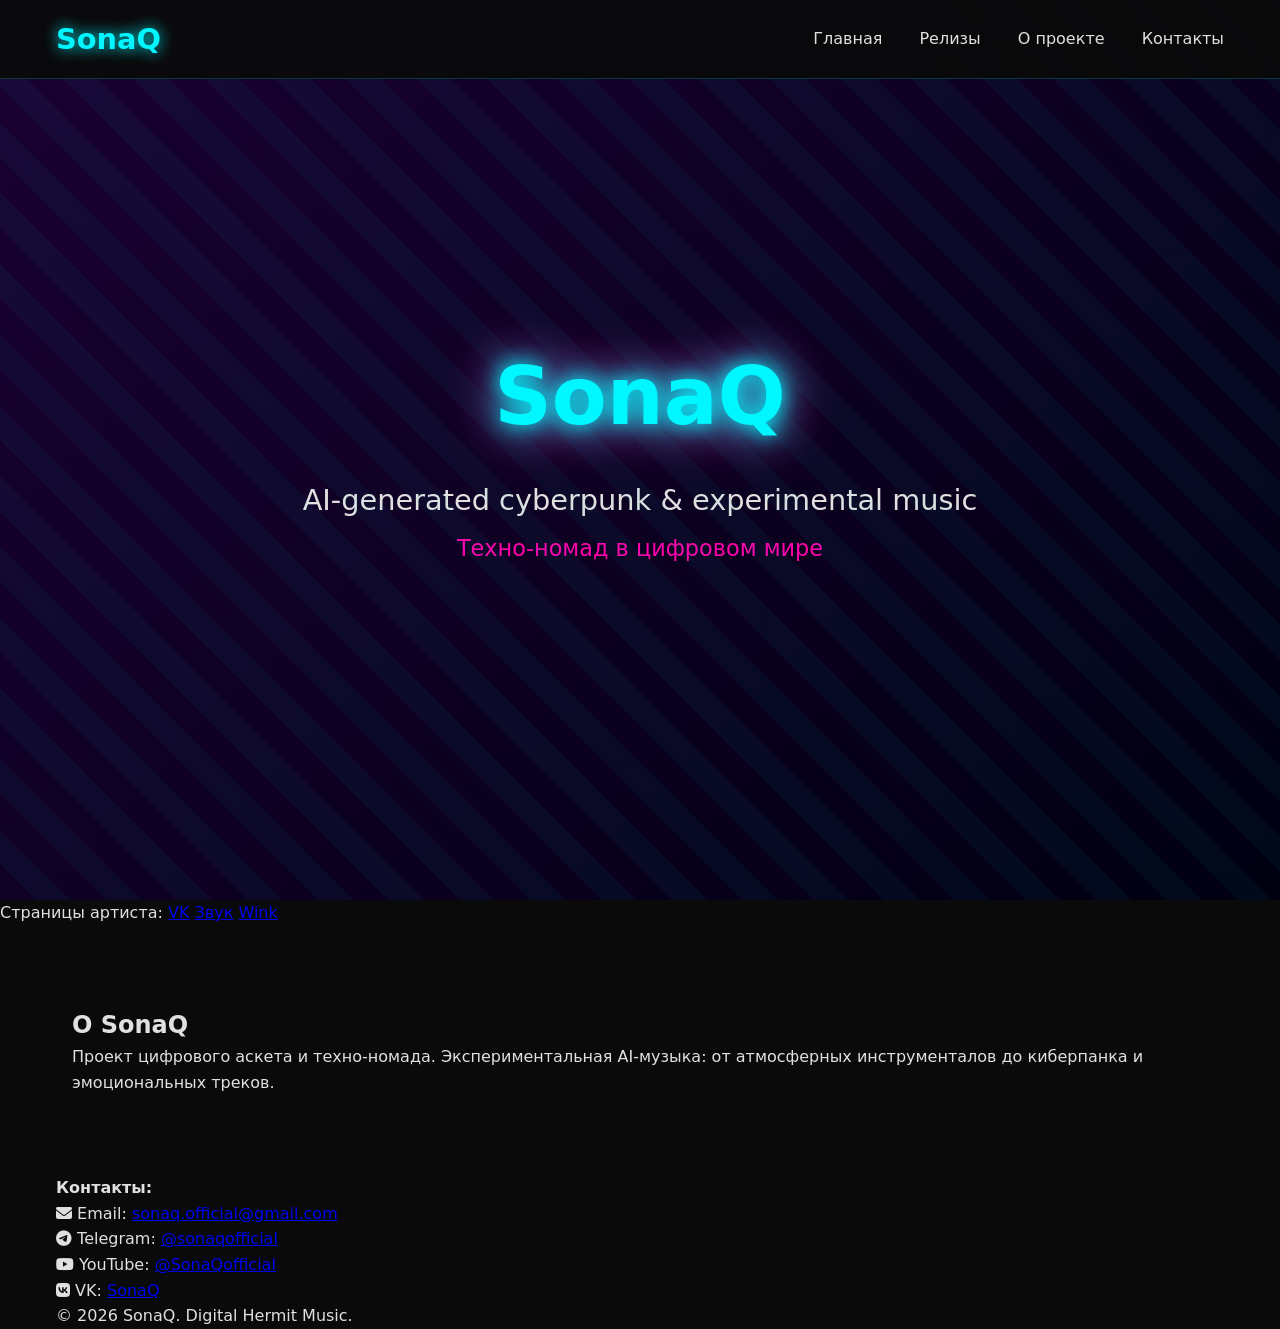
==== artist/index.html @ b40631cf "Update title and stylesheet link in index.html" ====
<!DOCTYPE html>
<html lang="ru">
<head>
    <meta charset="UTF-8">
    <meta name="viewport" content="width=device-width,initial-scale=1.0">
    <meta name="description" content="SonaQ — AI-generated cyberpunk и experimental music. Техно-номад в цифровом мире. Релизы: Жить Дружно, Цифровой Хаос и альбом Цифровое Завтра.">
    <meta name="keywords" content="SonaQ, AI music, cyberpunk music, experimental electronic, цифровое завтра, техно-номад">
    <meta name="author" content="SonaQ">
    <meta property="og:title" content="SonaQ | Цифровое Завтра">
    <meta property="og:description" content="AI-generated cyberpunk & experimental music">
    <meta property="og:type" content="website">
    <meta property="og:url" content="https://sonaq.studio/">
    <meta property="og:image" content="https://sonaq.studio/og-image.jpg">
    <title>SonaQ | Страницы артиста</title>
    <link rel="stylesheet" href="../css/style.css">
    <link rel="icon" href="favicon.png" type="image/png" sizes="512x512">
    <link rel="apple-touch-icon" href="favicon.png" sizes="180x180">
    <link rel="stylesheet" href="https://cdnjs.cloudflare.com/ajax/libs/font-awesome/6.5.1/css/all.min.css">
</head>
<body>
    <nav>
        <div class="nav-container">
            <h2 class="logo">SonaQ</h2>
            <div class="nav-links">
                <a href="#home">Главная</a>
                <a href="#releases">Релизы</a>
                <a href="#about">О проекте</a>
                <a href="#contact">Контакты</a>
            </div>
        </div>
    </nav>

    <section id="home" class="hero">
        <div class="hero-content">
            <h1 class="neon-title">SonaQ</h1>
            <p class="tagline">AI-generated cyberpunk & experimental music</p>
            <p class="status">Техно-номад в цифровом мире</p>
        </div>
    </section>
Страницы артиста:
  <a href="https://vk.ru/artist/sonaq" target="_blank">VK</a>
  <a href="https://zvuk.com/artist/214429454" target="_blank">Звук</a>
  <a href="https://music.wink.ru/artist/214429454" target="_blank">Wink</a>
  

    <section id="about" class="section">
        <div class="container">
            <h2>О SonaQ</h2>
            <p>Проект цифрового аскета и техно-номада. Экспериментальная AI-музыка: от атмосферных инструменталов до киберпанка и эмоциональных треков.</p>
        </div>
    </section>

    <footer id="contact">
    <div class="container">
        <p><strong>Контакты:</strong></p>
        
        <p>
            <i class="fas fa-envelope"></i> 
            Email: <a href="mailto:sonaq.official@gmail.com">sonaq.official@gmail.com</a>
        </p>
        
        <p>
            <i class="fab fa-telegram"></i> 
            Telegram: <a href="https://t.me/sonaqofficial" target="_blank">@sonaqofficial</a>
        </p>
        
        <p>
            <i class="fab fa-youtube"></i> 
            YouTube: <a href="https://youtube.com/@SonaQofficial" target="_blank">@SonaQofficial</a>
        </p>
        
        <p>
            <i class="fab fa-vk"></i> 
            VK: <a href="https://vk.com/sonaq.official" target="_blank">SonaQ</a>
        </p>
        
        <p>&copy; 2026 SonaQ. Digital Hermit Music.</p>
    </div>
</footer>
</body>
</html>
---- css/style.css ----
* { margin: 0; padding: 0; box-sizing: border-box; }

body {
    font-family: 'Segoe UI', system-ui, sans-serif;
    background: #0a0a0a;
    color: #e0e0e0;
    line-height: 1.6;
}

nav {
    position: fixed;
    top: 0;
    width: 100%;
    background: rgba(10, 10, 10, 0.95);
    backdrop-filter: blur(10px);
    z-index: 100;
    border-bottom: 1px solid #00f7ff33;
}

.nav-container {
    max-width: 1200px;
    margin: 0 auto;
    padding: 1rem;
    display: flex;
    justify-content: space-between;
    align-items: center;
}

.logo {
    color: #00f7ff;
    text-shadow: 0 0 15px #00f7ff;
    font-size: 1.8rem;
}

.nav-links a {
    color: #e0e0e0;
    margin-left: 2rem;
    text-decoration: none;
    transition: color 0.3s;
}

.nav-links a:hover {
    color: #00f7ff;
    text-shadow: 0 0 8px #00f7ff;
}

.hero {
    height: 100vh;
    display: flex;
    align-items: center;
    justify-content: center;
    text-align: center;
    background: linear-gradient(135deg, #1a0033, #000011);
    position: relative;
    overflow: hidden;
}

.hero::before {
    content: '';
    position: absolute;
    inset: 0;
    background: repeating-linear-gradient(45deg, transparent, transparent 25px, rgba(0, 247, 255, 0.04) 25px, rgba(0, 247, 255, 0.04) 50px);
    animation: matrix 25s linear infinite;
}

.neon-title {
    font-size: 5rem;
    color: #00f7ff;
    text-shadow: 0 0 20px #00f7ff, 0 0 40px #00f7ff, 0 0 60px #ff00aa;
    margin-bottom: 1rem;
}

.tagline { font-size: 1.8rem; margin-bottom: 0.5rem; }
.status { color: #ff00aa; font-size: 1.4rem; }

.section {
    padding: 5rem 1rem;
    max-width: 1200px;
    margin: 0 auto;
}

.container { max-width: 1200px; margin: 0 auto; padding: 0 1rem; }

.releases-grid {
    display: grid;
    grid-template-columns: repeat(auto-fit, minmax(320px, 1fr));
    gap: 2rem;
}

.release-card {
    display: block;
    text-decoration: none;
    color: inherit;
    background: #1a1a2e;
    padding: 2rem;
    border-radius: 12px;
    border: 1px solid #00f7ff33;
    transition: transform 0.3s, box-shadow 0.3s;
}

.release-card:hover {
    transform: translateY(-8px);
    box-shadow: 0 0 25px rgba(0, 247, 255, 0.25);
}

.embed-container {
    margin-top: 1rem;
    border-radius: 8px;
    overflow: hidden;
}

/* Responsive */
@media (max-width: 768px) {
    .neon-title { font-size: 3.2rem; }
    .nav-links { flex-direction: column; gap: 1rem; }
}

.smart-link {
    display: inline-flex;
    align-items: center;
    gap: 8px;
    margin-top: 1rem;
    padding: 8px 16px;
    background: rgba(0, 247, 255, 0.1);
    color: #00f7ff;
    text-decoration: none;
    border-radius: 6px;
    border: 1px solid #00f7ff33;
    transition: all 0.3s;
    font-size: 0.95rem;
}

.smart-link:hover {
    background: rgba(0, 247, 255, 0.2);
    border-color: #00f7ff;
    transform: translateY(-2px);
    box-shadow: 0 0 15px rgba(0, 247, 255, 0.3);
}
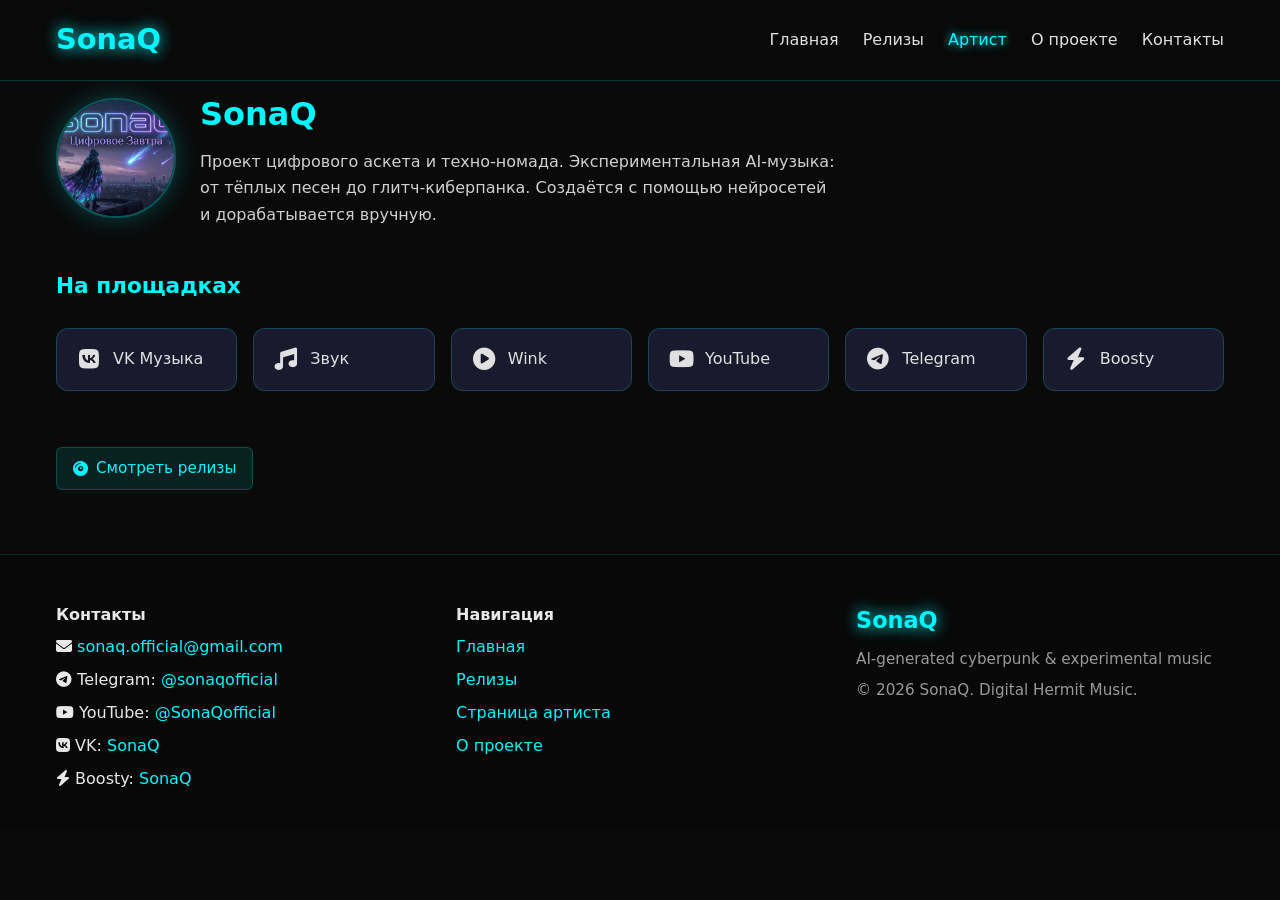
==== commit 6538aced: "Enable Yandex Metrika counter 110894233 site-wide via site.js." ====
--- a/artist/index.html
+++ b/artist/index.html
@@ -3,79 +3,74 @@
 <head>
     <meta charset="UTF-8">
     <meta name="viewport" content="width=device-width,initial-scale=1.0">
-    <meta name="description" content="SonaQ — AI-generated cyberpunk и experimental music. Техно-номад в цифровом мире. Релизы: Жить Дружно, Цифровой Хаос и альбом Цифровое Завтра.">
-    <meta name="keywords" content="SonaQ, AI music, cyberpunk music, experimental electronic, цифровое завтра, техно-номад">
+    <meta name="description" content="SonaQ — AI-generated cyberpunk и experimental music. Страницы артиста: VK, Звук, Wink, YouTube, Telegram, Boosty.">
     <meta name="author" content="SonaQ">
-    <meta property="og:title" content="SonaQ | Цифровое Завтра">
-    <meta property="og:description" content="AI-generated cyberpunk & experimental music">
-    <meta property="og:type" content="website">
-    <meta property="og:url" content="https://sonaq.studio/">
+    <meta property="og:title" content="SonaQ | Артист">
+    <meta property="og:description" content="Официальные страницы артиста SonaQ на стриминговых площадках">
+    <meta property="og:type" content="profile">
+    <meta property="og:url" content="https://sonaq.studio/artist/">
     <meta property="og:image" content="https://sonaq.studio/og-image.jpg">
-    <title>SonaQ | Страницы артиста</title>
-    <link rel="stylesheet" href="../css/style.css">
-    <link rel="icon" href="favicon.png" type="image/png" sizes="512x512">
-    <link rel="apple-touch-icon" href="favicon.png" sizes="180x180">
+    <meta name="twitter:card" content="summary_large_image">
+    <title>SonaQ | Артист</title>
+    <link rel="stylesheet" href="../css/style.css?v=20260720">
+    <link rel="icon" href="../favicon.png" type="image/png" sizes="512x512">
+    <link rel="apple-touch-icon" href="../favicon.png" sizes="180x180">
     <link rel="stylesheet" href="https://cdnjs.cloudflare.com/ajax/libs/font-awesome/6.5.1/css/all.min.css">
 </head>
 <body>
-    <nav>
-        <div class="nav-container">
-            <h2 class="logo">SonaQ</h2>
-            <div class="nav-links">
-                <a href="#home">Главная</a>
-                <a href="#releases">Релизы</a>
-                <a href="#about">О проекте</a>
-                <a href="#contact">Контакты</a>
+    <div id="site-header"></div>
+
+    <main class="page-content artist-page">
+        <div class="container">
+            <div class="artist-hero">
+                <img class="artist-avatar" src="../og-image.jpg" alt="SonaQ" width="120" height="120">
+                <div class="artist-bio">
+                    <h1 class="section-title" style="font-size:2rem; margin:0 0 0.5rem;">SonaQ</h1>
+                    <p>
+                        Проект цифрового аскета и техно-номада. Экспериментальная AI-музыка:
+                        от тёплых песен до глитч-киберпанка. Создаётся с помощью нейросетей
+                        и дорабатывается вручную.
+                    </p>
+                </div>
             </div>
+
+            <h2 class="section-title" style="font-size:1.35rem;">На площадках</h2>
+            <div class="artist-links">
+                <a href="https://vk.ru/artist/sonaq" target="_blank" rel="noopener" class="artist-link-card">
+                    <i class="fab fa-vk"></i>
+                    <span>VK Музыка</span>
+                </a>
+                <a href="https://zvuk.com/artist/214429454" target="_blank" rel="noopener" class="artist-link-card">
+                    <i class="fas fa-music"></i>
+                    <span>Звук</span>
+                </a>
+                <a href="https://music.wink.ru/artist/214429454" target="_blank" rel="noopener" class="artist-link-card">
+                    <i class="fas fa-play-circle"></i>
+                    <span>Wink</span>
+                </a>
+                <a href="https://youtube.com/@SonaQofficial" target="_blank" rel="noopener" class="artist-link-card">
+                    <i class="fab fa-youtube"></i>
+                    <span>YouTube</span>
+                </a>
+                <a href="https://t.me/sonaqofficial" target="_blank" rel="noopener" class="artist-link-card">
+                    <i class="fab fa-telegram"></i>
+                    <span>Telegram</span>
+                </a>
+                <a href="https://boosty.to/sonaq" target="_blank" rel="noopener" class="artist-link-card">
+                    <i class="fas fa-bolt"></i>
+                    <span>Boosty</span>
+                </a>
+            </div>
+
+            <p style="margin-top:2.5rem;">
+                <a href="../releases/" class="smart-link">
+                    <i class="fas fa-compact-disc"></i> Смотреть релизы
+                </a>
+            </p>
         </div>
-    </nav>
+    </main>
 
-    <section id="home" class="hero">
-        <div class="hero-content">
-            <h1 class="neon-title">SonaQ</h1>
-            <p class="tagline">AI-generated cyberpunk & experimental music</p>
-            <p class="status">Техно-номад в цифровом мире</p>
-        </div>
-    </section>
-Страницы артиста:
-  <a href="https://vk.ru/artist/sonaq" target="_blank">VK</a>
-  <a href="https://zvuk.com/artist/214429454" target="_blank">Звук</a>
-  <a href="https://music.wink.ru/artist/214429454" target="_blank">Wink</a>
-  
-
-    <section id="about" class="section">
-        <div class="container">
-            <h2>О SonaQ</h2>
-            <p>Проект цифрового аскета и техно-номада. Экспериментальная AI-музыка: от атмосферных инструменталов до киберпанка и эмоциональных треков.</p>
-        </div>
-    </section>
-
-    <footer id="contact">
-    <div class="container">
-        <p><strong>Контакты:</strong></p>
-        
-        <p>
-            <i class="fas fa-envelope"></i> 
-            Email: <a href="mailto:sonaq.official@gmail.com">sonaq.official@gmail.com</a>
-        </p>
-        
-        <p>
-            <i class="fab fa-telegram"></i> 
-            Telegram: <a href="https://t.me/sonaqofficial" target="_blank">@sonaqofficial</a>
-        </p>
-        
-        <p>
-            <i class="fab fa-youtube"></i> 
-            YouTube: <a href="https://youtube.com/@SonaQofficial" target="_blank">@SonaQofficial</a>
-        </p>
-        
-        <p>
-            <i class="fab fa-vk"></i> 
-            VK: <a href="https://vk.com/sonaq.official" target="_blank">SonaQ</a>
-        </p>
-        
-        <p>&copy; 2026 SonaQ. Digital Hermit Music.</p>
-    </div>
-</footer>
+    <div id="site-footer"></div>
+    <script src="../js/site.js?v=20260722"></script>
 </body>
 </html>
--- a/css/style.css
+++ b/css/style.css
@@ -3,8 +3,15 @@
 body {
     font-family: 'Segoe UI', system-ui, sans-serif;
     background: #0a0a0a;
-    color: #e0e0e0;
-    line-height: 1.6;
+    color: #e8e8e8;
+    line-height: 1.65;
+}
+
+/* Accessibility: clearer secondary text */
+.description,
+.muted,
+.footer-copy {
+    color: #c5c5c5;
 }
 
 nav {
@@ -30,18 +37,123 @@
     color: #00f7ff;
     text-shadow: 0 0 15px #00f7ff;
     font-size: 1.8rem;
+    text-decoration: none;
+    font-weight: 700;
+}
+
+.nav-links {
+    display: flex;
+    align-items: center;
+    flex-wrap: wrap;
+    gap: 0.25rem 0;
 }
 
 .nav-links a {
     color: #e0e0e0;
-    margin-left: 2rem;
+    margin-left: 1.5rem;
     text-decoration: none;
     transition: color 0.3s;
 }
 
-.nav-links a:hover {
+.nav-links a:hover,
+.nav-links a.is-active {
     color: #00f7ff;
     text-shadow: 0 0 8px #00f7ff;
+}
+
+.nav-toggle {
+    display: none;
+    flex-direction: column;
+    gap: 5px;
+    background: none;
+    border: none;
+    cursor: pointer;
+    padding: 6px;
+}
+
+.nav-toggle span {
+    display: block;
+    width: 22px;
+    height: 2px;
+    background: #00f7ff;
+}
+
+/* Отступ контента под фиксированную шапку (кроме полноэкранного hero) */
+.page-content,
+.release-page,
+.artist-page {
+    padding-top: 5.5rem;
+}
+
+/* Footer */
+.site-footer {
+    margin-top: 4rem;
+    padding: 2.5rem 1rem 2rem;
+    border-top: 1px solid #00f7ff22;
+    background: #080808;
+}
+
+.footer-grid {
+    display: grid;
+    grid-template-columns: repeat(auto-fit, minmax(220px, 1fr));
+    gap: 2rem;
+}
+
+.footer-block p {
+    margin: 0.4rem 0;
+}
+
+.footer-block a {
+    color: #00f7ff;
+    text-decoration: none;
+}
+
+.footer-block a:hover {
+    text-decoration: underline;
+}
+
+.footer-logo {
+    font-size: 1.4rem;
+    margin-bottom: 0.5rem !important;
+}
+
+.footer-copy {
+    color: #999;
+    font-size: 0.95rem;
+}
+
+/* Artist page */
+.artist-links {
+    display: grid;
+    grid-template-columns: repeat(auto-fit, minmax(180px, 1fr));
+    gap: 1rem;
+    margin-top: 1.5rem;
+}
+
+.artist-link-card {
+    display: flex;
+    align-items: center;
+    gap: 12px;
+    padding: 1.1rem 1.25rem;
+    background: #1a1a2e;
+    border: 1px solid #00f7ff33;
+    border-radius: 12px;
+    color: #e0e0e0;
+    text-decoration: none;
+    transition: all 0.25s;
+}
+
+.artist-link-card:hover {
+    border-color: #00f7ff;
+    color: #00f7ff;
+    transform: translateY(-3px);
+    box-shadow: 0 0 18px rgba(0, 247, 255, 0.2);
+}
+
+.artist-link-card i {
+    font-size: 1.4rem;
+    width: 1.5rem;
+    text-align: center;
 }
 
 .hero {
@@ -61,6 +173,23 @@
     inset: 0;
     background: repeating-linear-gradient(45deg, transparent, transparent 25px, rgba(0, 247, 255, 0.04) 25px, rgba(0, 247, 255, 0.04) 50px);
     animation: matrix 25s linear infinite;
+    pointer-events: none;
+}
+
+@media (max-width: 768px) {
+    .hero::before {
+        animation-duration: 60s;
+        opacity: 0.55;
+    }
+}
+
+@media (prefers-reduced-motion: reduce) {
+    .hero::before {
+        animation: none;
+    }
+    .release-card:hover {
+        transform: none;
+    }
 }
 
 .neon-title {
@@ -83,24 +212,192 @@
 
 .releases-grid {
     display: grid;
-    grid-template-columns: repeat(auto-fit, minmax(320px, 1fr));
-    gap: 2rem;
+    grid-template-columns: repeat(auto-fit, minmax(260px, 1fr));
+    gap: 1.5rem;
 }
 
 .release-card {
+    display: flex;
+    flex-direction: column;
+    text-decoration: none;
+    color: inherit;
+    background: #12121f;
+    padding: 0;
+    border-radius: 14px;
+    border: 1px solid #00f7ff28;
+    overflow: hidden;
+    transition: transform 0.3s, box-shadow 0.3s, border-color 0.3s;
+}
+
+.release-card:hover {
+    transform: translateY(-6px);
+    box-shadow: 0 12px 32px rgba(0, 247, 255, 0.18);
+    border-color: #00f7ff66;
+}
+
+.release-card-cover {
+    position: relative;
+    aspect-ratio: 1 / 1;
+    overflow: hidden;
+    background: #0a0a12;
+}
+
+.release-card-cover img {
+    width: 100%;
+    height: 100%;
+    object-fit: cover;
     display: block;
-    text-decoration: none;
-    color: inherit;
+    transition: transform 0.45s ease;
+}
+
+.release-card:hover .release-card-cover img {
+    transform: scale(1.06);
+}
+
+.release-card-cover::after {
+    content: "";
+    position: absolute;
+    inset: 0;
+    background: linear-gradient(to top, rgba(10, 10, 18, 0.75) 0%, transparent 45%);
+    pointer-events: none;
+}
+
+.release-card-body {
+    padding: 1.1rem 1.25rem 1.35rem;
+    display: flex;
+    flex-direction: column;
+    gap: 0.35rem;
+    flex: 1;
+}
+
+.release-card-body h3 {
+    font-size: 1.15rem;
+    color: #f0f0f0;
+    line-height: 1.3;
+}
+
+.release-card-body p {
+    color: #b8b8b8;
+    font-size: 0.9rem;
+    margin: 0;
+}
+
+.release-more {
+    display: inline-block;
+    margin-top: auto;
+    padding-top: 0.65rem;
+    font-size: 0.85rem;
+    color: #00f7ff;
+    opacity: 0.9;
+}
+
+/* Page 404 */
+.page-404 {
+    min-height: 70vh;
+    display: flex;
+    align-items: center;
+    justify-content: center;
+    text-align: center;
+    padding: 6rem 1rem 3rem;
+}
+
+.page-404 h1 {
+    font-size: clamp(3rem, 10vw, 5rem);
+    color: #00f7ff;
+    text-shadow: 0 0 24px #00f7ff;
+    margin-bottom: 0.5rem;
+}
+
+.page-404 p {
+    color: #c5c5c5;
+    margin-bottom: 1.5rem;
+}
+
+/* Artist hero strip */
+.artist-hero {
+    display: flex;
+    gap: 1.5rem;
+    align-items: center;
+    flex-wrap: wrap;
+    margin-bottom: 2rem;
+}
+
+.artist-avatar {
+    width: 120px;
+    height: 120px;
+    border-radius: 50%;
+    object-fit: cover;
+    border: 2px solid #00f7ff55;
+    box-shadow: 0 0 24px rgba(0, 247, 255, 0.25);
+}
+
+.artist-bio {
+    flex: 1;
+    min-width: 240px;
+    max-width: 640px;
+    color: #d0d0d0;
+}
+
+.section h2 {
+    color: #f2f2f2;
+}
+
+.tagline {
+    color: #e0e0e0;
+}
+
+/* Album tracklist */
+.tracklist {
+    list-style: none;
+    counter-reset: track;
+    margin: 0 0 1.5rem;
+    padding: 0;
     background: #1a1a2e;
-    padding: 2rem;
+    border: 1px solid #00f7ff22;
     border-radius: 12px;
-    border: 1px solid #00f7ff33;
-    transition: transform 0.3s, box-shadow 0.3s;
-}
-
-.release-card:hover {
-    transform: translateY(-8px);
-    box-shadow: 0 0 25px rgba(0, 247, 255, 0.25);
+    overflow: hidden;
+}
+
+.tracklist li {
+    counter-increment: track;
+    display: flex;
+    flex-wrap: wrap;
+    align-items: baseline;
+    gap: 0.5rem 1rem;
+    padding: 0.9rem 1.2rem;
+    border-bottom: 1px solid #00f7ff15;
+    color: #e8e8e8;
+}
+
+.tracklist li:last-child {
+    border-bottom: none;
+}
+
+.tracklist li::before {
+    content: counter(track);
+    color: #00f7ff;
+    font-weight: 700;
+    min-width: 1.5rem;
+    opacity: 0.9;
+}
+
+.tracklist li strong {
+    color: #f5f5f5;
+    font-weight: 600;
+}
+
+.track-meta {
+    font-size: 0.9rem;
+    color: #b0b0b0;
+}
+
+.track-meta a {
+    color: #00f7ff;
+    text-decoration: none;
+}
+
+.track-meta a:hover {
+    text-decoration: underline;
 }
 
 .embed-container {
@@ -112,7 +409,51 @@
 /* Responsive */
 @media (max-width: 768px) {
     .neon-title { font-size: 3.2rem; }
-    .nav-links { flex-direction: column; gap: 1rem; }
+
+    .nav-toggle { display: flex; }
+
+    .nav-links {
+        display: none;
+        position: absolute;
+        top: 100%;
+        left: 0;
+        right: 0;
+        flex-direction: column;
+        align-items: stretch;
+        gap: 0;
+        background: rgba(10, 10, 10, 0.98);
+        border-bottom: 1px solid #00f7ff33;
+        padding: 0.5rem 0 1rem;
+    }
+
+    .nav-links.is-open { display: flex; }
+
+    .nav-links a {
+        margin: 0;
+        padding: 0.75rem 1.25rem;
+    }
+
+    .nav-container { position: relative; }
+
+    .release-header {
+        flex-direction: column;
+        align-items: center;
+        text-align: center;
+    }
+
+    .cover {
+        max-width: 220px;
+    }
+
+    .release-info {
+        min-width: unset;
+        text-align: left;
+    }
+
+    .release-info h1 {
+        font-size: 1.8rem;
+        text-align: left;
+    }
 }
 
 .smart-link {
@@ -136,3 +477,146 @@
     transform: translateY(-2px);
     box-shadow: 0 0 15px rgba(0, 247, 255, 0.3);
 }
+
+/* === Release Pages === */
+.release-page {
+    max-width: 900px;
+    margin: 0 auto;
+    padding: 2rem 1rem;
+}
+
+.release-header {
+    display: flex;
+    gap: 2rem;
+    margin-bottom: 2.5rem;
+    align-items: flex-start;
+    flex-wrap: wrap;
+}
+
+.cover {
+    width: 100%;
+    max-width: 180px;
+    height: auto;
+    aspect-ratio: 1 / 1;
+    border-radius: 10px;
+    border: 1px solid #00f7ff33;
+    object-fit: cover;
+    flex-shrink: 0;
+    box-shadow: 0 4px 20px rgba(0, 0, 0, 0.4);
+}
+
+.release-info {
+    flex: 1;
+    min-width: 260px;
+}
+
+.release-info h1 {
+    font-size: 1.9rem;
+    color: #00f7ff;
+    margin-bottom: 0.25rem;
+    line-height: 1.15;
+}
+
+.description {
+    margin-top: 0.5rem;
+    color: #c0c0c0;
+    font-size: 0.95rem;
+    line-height: 1.55;
+}
+
+.release-date {
+    color: #ff00aa;
+    font-size: 1.1rem;
+    margin-bottom: 1rem;
+}
+
+.section-title {
+    color: #00f7ff;
+    margin: 2.5rem 0 1rem;
+    font-size: 1.4rem;
+}
+
+.lyrics {
+    background: #1a1a2e;
+    padding: 1.5rem;
+    border-radius: 10px;
+    white-space: pre-line;
+    line-height: 1.7;
+    border: 1px solid #00f7ff22;
+    font-family: monospace;
+}
+
+.platform-links {
+    display: grid;
+    grid-template-columns: repeat(auto-fit, minmax(220px, 1fr));
+    gap: 1rem;
+    margin-top: 1rem;
+}
+
+.platform-link {
+    display: flex;
+    align-items: center;
+    gap: 10px;
+    padding: 12px 18px;
+    background: #1a1a2e;
+    border: 1px solid #00f7ff33;
+    border-radius: 8px;
+    color: #e0e0e0;
+    text-decoration: none;
+    transition: all 0.2s;
+}
+
+.platform-link:hover {
+    border-color: #00f7ff;
+    color: #00f7ff;
+    transform: translateY(-2px);
+}
+
+.back-link {
+    display: inline-flex;
+    align-items: center;
+    gap: 8px;
+    margin-bottom: 2rem;
+    color: #00f7ff;
+    text-decoration: none;
+    font-size: 0.95rem;
+}
+
+.back-link:hover {
+    text-decoration: underline;
+}
+
+.other-releases {
+    margin-top: 4rem;
+    padding-top: 2rem;
+    border-top: 1px solid #00f7ff22;
+}
+
+.other-releases h3 {
+    color: #00f7ff;
+    margin-bottom: 1rem;
+    font-size: 1.1rem;
+}
+
+.other-releases-grid {
+    display: grid;
+    grid-template-columns: repeat(auto-fit, minmax(200px, 1fr));
+    gap: 1rem;
+}
+
+.other-release {
+    display: block;
+    padding: 1rem;
+    background: #1a1a2e;
+    border: 1px solid #00f7ff22;
+    border-radius: 8px;
+    color: #e0e0e0;
+    text-decoration: none;
+    font-size: 0.95rem;
+    transition: all 0.2s;
+}
+
+.other-release:hover {
+    border-color: #00f7ff;
+    color: #00f7ff;
+}
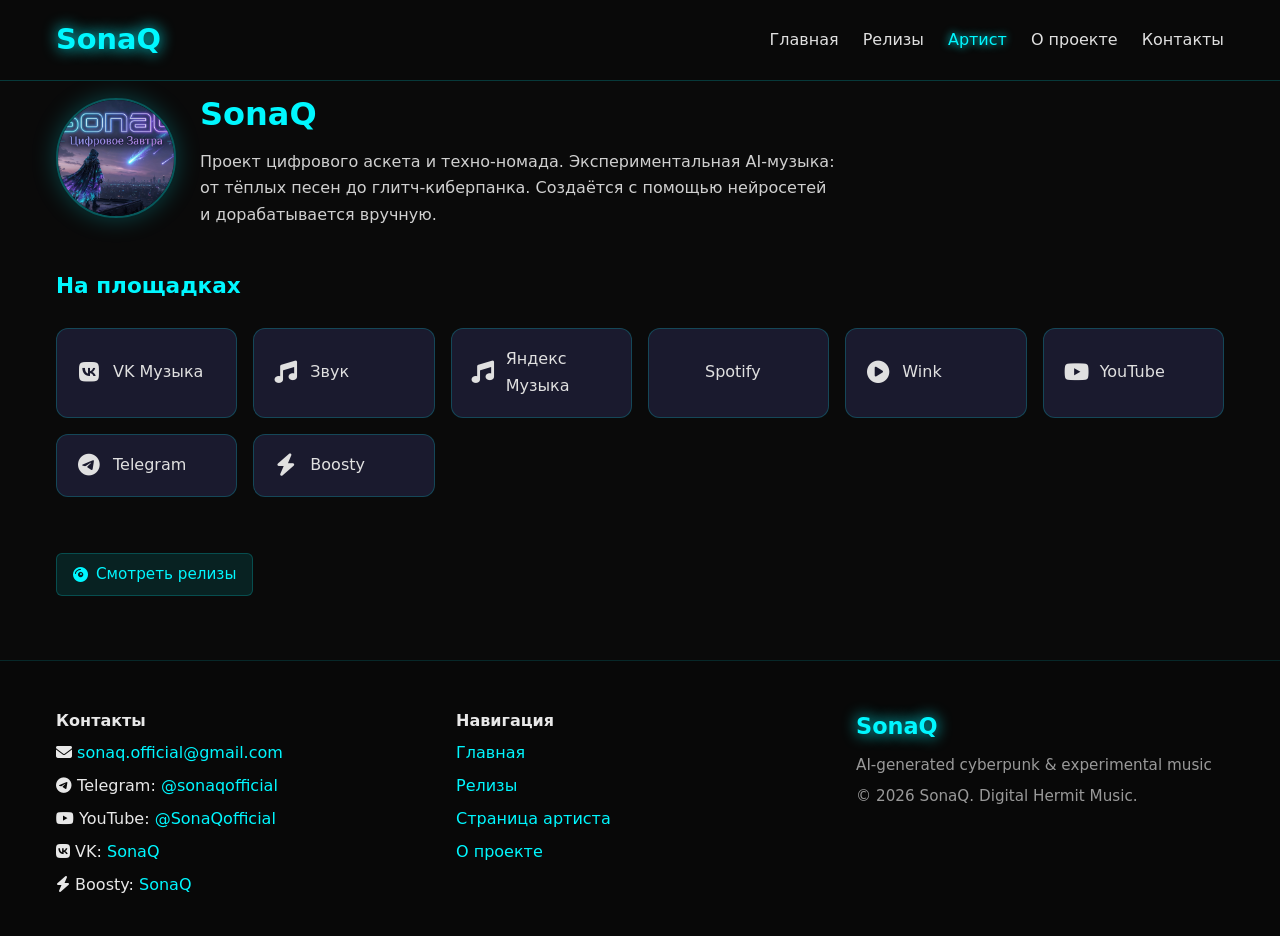
==== commit e50dfca2: "Fix Yandex Music link and update icon text Updated the link to Yandex Music with proper icon and tex" ====
--- a/artist/index.html
+++ b/artist/index.html
@@ -12,7 +12,7 @@
     <meta property="og:image" content="https://sonaq.studio/og-image.jpg">
     <meta name="twitter:card" content="summary_large_image">
     <title>SonaQ | Артист</title>
-    <link rel="stylesheet" href="../css/style.css?v=20260720">
+    <link rel="stylesheet" href="../css/style.css?v=20260724">
     <link rel="icon" href="../favicon.png" type="image/png" sizes="512x512">
     <link rel="apple-touch-icon" href="../favicon.png" sizes="180x180">
     <link rel="stylesheet" href="https://cdnjs.cloudflare.com/ajax/libs/font-awesome/6.5.1/css/all.min.css">
@@ -44,13 +44,21 @@
                     <i class="fas fa-music"></i>
                     <span>Звук</span>
                 </a>
+                <a href="https://music.yandex.ru/artist/2627264"3 target="_blank" rel="noopener" class="artist-link-card">
+                    <i class="fas fa-music"></i>
+                    <span>Яндекс Музыка</span>
+                </a>
+                <a href="https://open.spotify.com/artist/0DluA7hE9FvAXc6vzasdxs" target="_blank" rel="noopener" class="artist-link-card">
+                    <i class="fas fa-spotifu"></i>
+                    <span>Spotify</span></span>
+                </a>
                 <a href="https://music.wink.ru/artist/214429454" target="_blank" rel="noopener" class="artist-link-card">
                     <i class="fas fa-play-circle"></i>
                     <span>Wink</span>
                 </a>
                 <a href="https://youtube.com/@SonaQofficial" target="_blank" rel="noopener" class="artist-link-card">
                     <i class="fab fa-youtube"></i>
-                    <span>YouTube</span>
+                    <span>YouTube</s*pan>
                 </a>
                 <a href="https://t.me/sonaqofficial" target="_blank" rel="noopener" class="artist-link-card">
                     <i class="fab fa-telegram"></i>
@@ -71,6 +79,6 @@
     </main>
 
     <div id="site-footer"></div>
-    <script src="../js/site.js?v=20260722"></script>
+    <script src="../js/site.js?v=20260725"></script>
 </body>
 </html>
--- a/css/style.css
+++ b/css/style.css
@@ -276,6 +276,13 @@
     line-height: 1.3;
 }
 
+.release-badge {
+    font-size: 0.85rem;
+    font-weight: 500;
+    color: #00f7ff;
+    opacity: 0.9;
+}
+
 .release-card-body p {
     color: #b8b8b8;
     font-size: 0.9rem;
@@ -293,21 +300,70 @@
 
 /* Page 404 */
 .page-404 {
-    min-height: 70vh;
+    min-height: 75vh;
     display: flex;
     align-items: center;
     justify-content: center;
     text-align: center;
-    padding: 6rem 1rem 3rem;
-}
-
+    padding: 6rem 1rem 4rem;
+    position: relative;
+    overflow: hidden;
+
+    background-image: url('/images/404.webp');
+    background-size: cover;
+    background-position: center 25%;
+    background-repeat: no-repeat;
+}
+
+/* Основное затемнение */
+.page-404::before {
+    content: '';
+    position: absolute;
+    inset: 0;
+    background: linear-gradient(
+        to bottom,
+        rgba(4, 4, 10, 0.45) 0%,
+        rgba(4, 4, 10, 0.68) 45%,
+        rgba(4, 4, 10, 0.85) 100%
+    );
+    z-index: 0;
+}
+
+/* Лёгкое зерно (film grain) */
+.page-404::after {
+    content: '';
+    position: absolute;
+    inset: 0;
+    background-image: url("data:image/svg+xml,%3Csvg viewBox='0 0 200 200' xmlns='http://www.w3.org/2000/svg'%3E%3Cfilter id='noise'%3E%3CfeTurbulence type='fractalNoise' baseFrequency='0.85' numOctaves='4' stitchTiles='stitch'/%3E%3C/filter%3E%3Crect width='100%25' height='100%25' filter='url(%23noise)' opacity='0.06'/%3E%3C/svg%3E");
+    opacity: 0.55;
+    pointer-events: none;
+    z-index: 1;
+    mix-blend-mode: overlay;
+}
+
+/* Контент поверх всего */
+.page-404 > div {
+    position: relative;
+    z-index: 2;
+}
+
+/* Лёгкая анимация неонового 404 */
 .page-404 h1 {
     font-size: clamp(3rem, 10vw, 5rem);
     color: #00f7ff;
     text-shadow: 0 0 24px #00f7ff;
     margin-bottom: 0.5rem;
-}
-
+    animation: neon-pulse 6s ease-in-out infinite;
+}
+
+@keyframes neon-pulse {
+    0%, 100% {
+        text-shadow: 0 0 18px #00f7ff, 0 0 32px rgba(0, 247, 255, 0.35);
+    }
+    50% {
+        text-shadow: 0 0 28px #00f7ff, 0 0 48px rgba(0, 247, 255, 0.55);
+    }
+}
 .page-404 p {
     color: #c5c5c5;
     margin-bottom: 1.5rem;
@@ -536,6 +592,13 @@
     font-size: 1.4rem;
 }
 
+.lyrics-track-title {
+    color: #e0e0e0;
+    font-size: 1.15rem;
+    margin: 1.75rem 0 0.75rem;
+    font-weight: 600;
+}
+
 .lyrics {
     background: #1a1a2e;
     padding: 1.5rem;
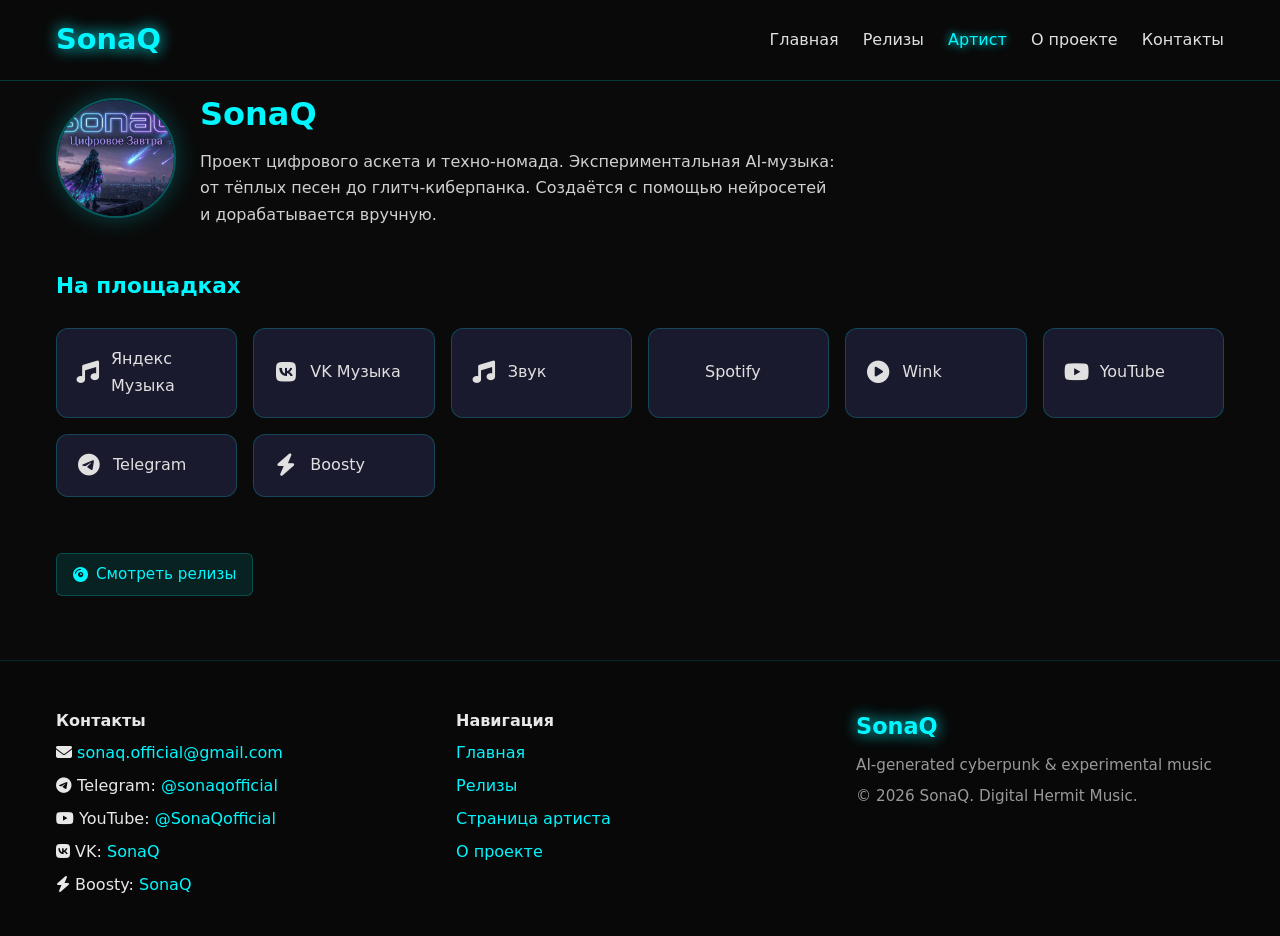
==== commit 42b49a90: "Remove duplicate Яндекс Музыка link" ====
--- a/artist/index.html
+++ b/artist/index.html
@@ -36,6 +36,10 @@
 
             <h2 class="section-title" style="font-size:1.35rem;">На площадках</h2>
             <div class="artist-links">
+                <a href="https://music.yandex.ru/artist/2627264"3 target="_blank" rel="noopener" class="artist-link-card">
+                    <i class="fas fa-music"></i>
+                    <span>Яндекс Музыка</span>
+                </a>
                 <a href="https://vk.ru/artist/sonaq" target="_blank" rel="noopener" class="artist-link-card">
                     <i class="fab fa-vk"></i>
                     <span>VK Музыка</span>
@@ -43,10 +47,6 @@
                 <a href="https://zvuk.com/artist/214429454" target="_blank" rel="noopener" class="artist-link-card">
                     <i class="fas fa-music"></i>
                     <span>Звук</span>
-                </a>
-                <a href="https://music.yandex.ru/artist/2627264"3 target="_blank" rel="noopener" class="artist-link-card">
-                    <i class="fas fa-music"></i>
-                    <span>Яндекс Музыка</span>
                 </a>
                 <a href="https://open.spotify.com/artist/0DluA7hE9FvAXc6vzasdxs" target="_blank" rel="noopener" class="artist-link-card">
                     <i class="fas fa-spotifu"></i>
